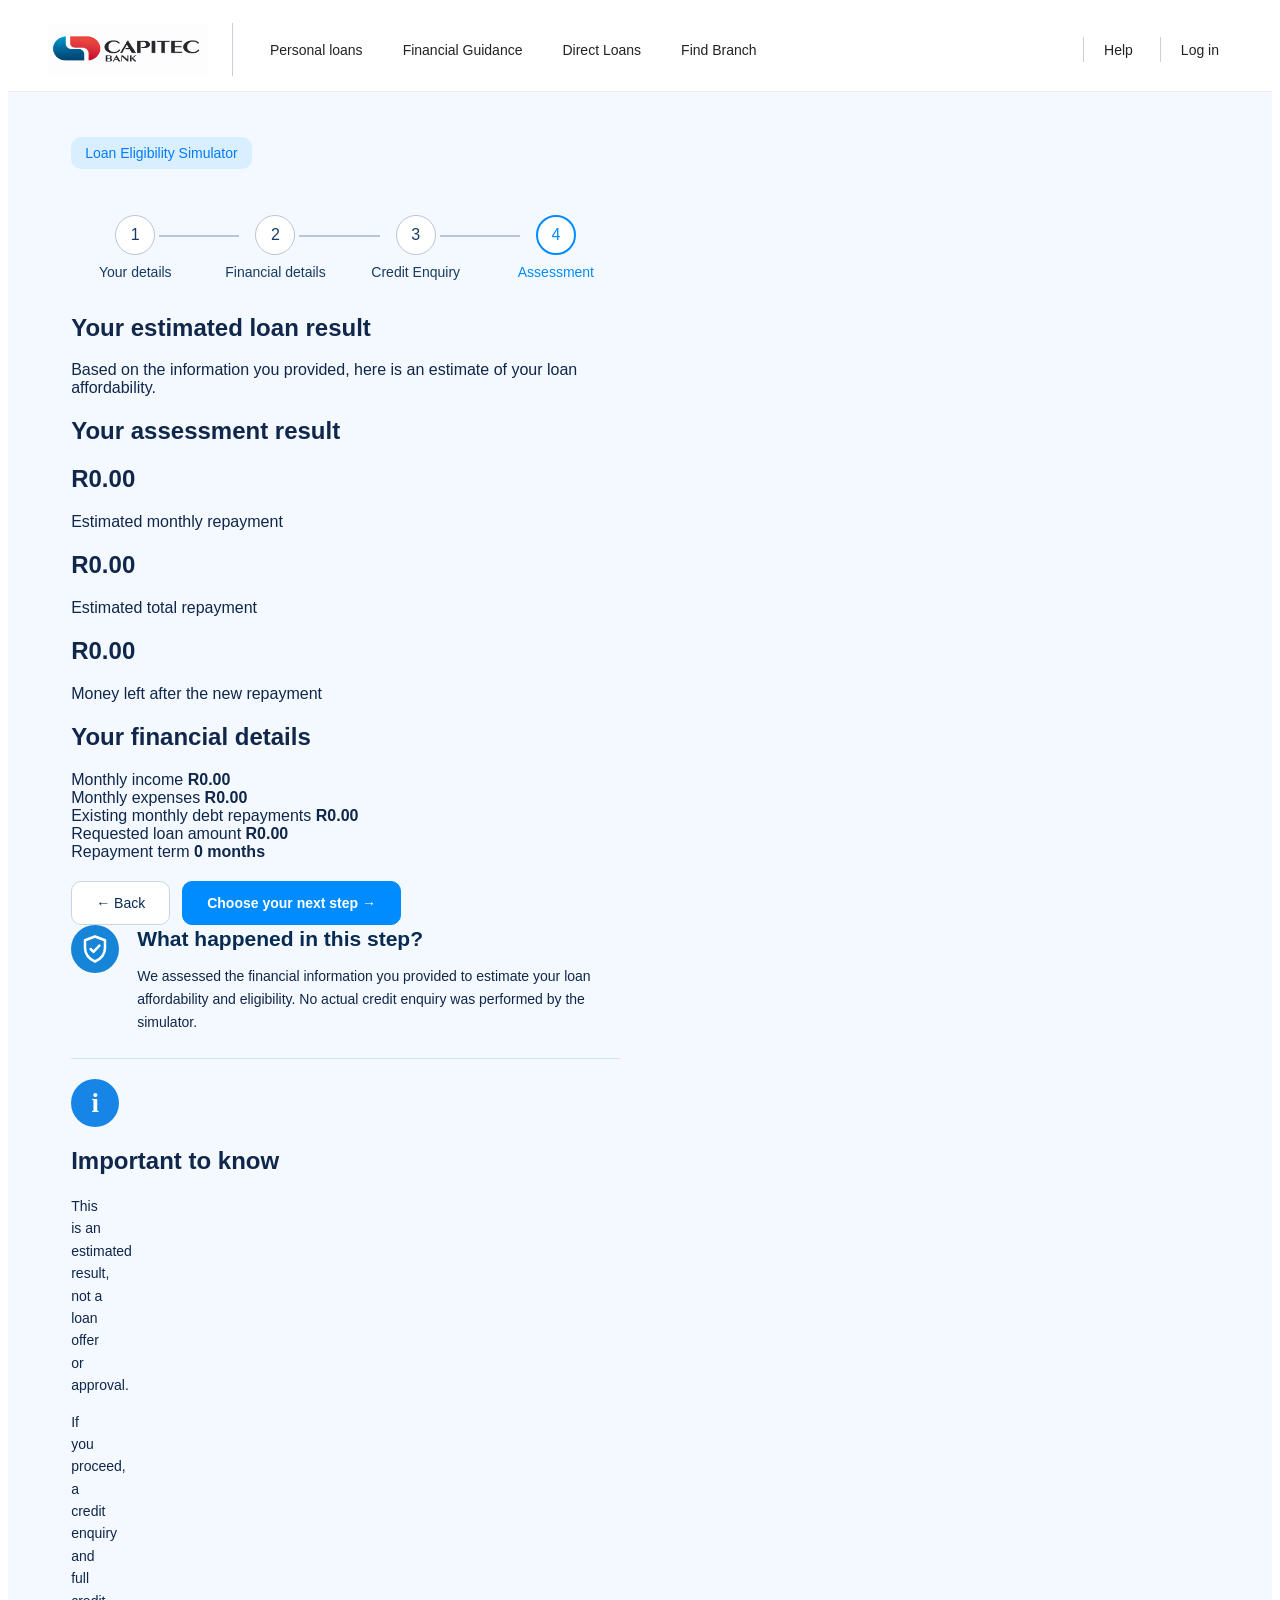
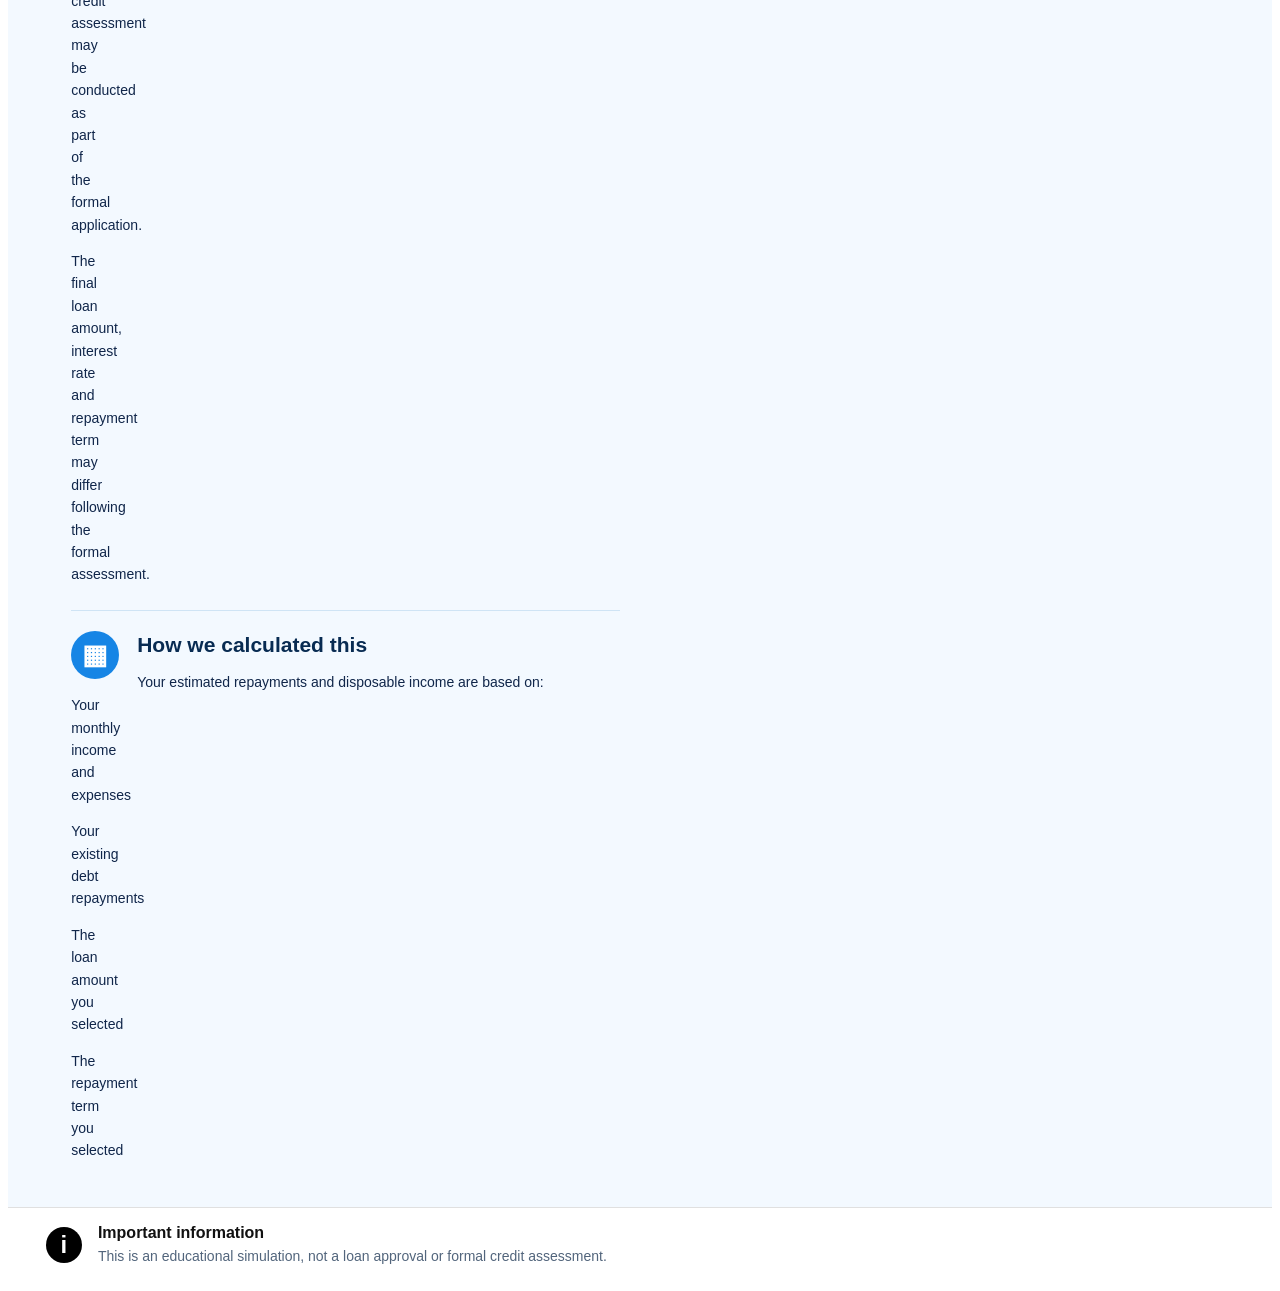
==== 03-Implementation/pages/Assessment-Result.html @ de2bd1d2 "Initial commit: Loan Eligibility Simulator" ====
<!DOCTYPE html>
<html lang="en">
<head>
    <meta charset="UTF-8">
    <meta name="viewport" content="width=device-width, initial-scale=1.0">
    <link rel="stylesheet" href="../CSS/Style.css">
    <title>Assessment Results</title>
</head>
<body>
    <header class="site-header">
        <a href="../index.html" class="logo">
            <img src="../images/CapitecBank.png" alt="Capitec Bank logo">
        </a>

        <nav class="main-nav">
            <a href="../index.html" class="personal-loan">Personal loans</a>
            <a href="Financial-Guidance.html">Financial Guidance</a>
            <a href="Direct-Loans.html">Direct Loans</a>
            <a href="Find-Branch.html">Find Branch</a>
            <a href="Help.html" class="help">Help</a>
            <a href="Login.html" class="login-link">Log in</a>
        </nav>
    </header>

    <main class="assessment-results">
        <div class="assessment-results-page">
            <section class="assessment-result-content">
                <p class="page-label">Loan Eligibility Simulator</p>

                <div class="progress-steps">
                    <div class="progress-step">
                        <span>1</span>
                        <p>Your details</p>
                    </div>

                    <div class="progress-step">
                        <span>2</span>
                        <p>Financial details</p>
                    </div>

                    <div class="progress-step">
                        <span>3</span>
                        <p>Credit Enquiry</p>
                    </div>

                    <div class="progress-step active">
                        <span>4</span>
                        <p>Assessment</p>
                    </div>
                </div>

                <h1>Your estimated loan result</h1>

                <p class="assessment-subtitle">
                    Based on the information you provided, here is an estimate of your loan affordability.
                </p>

                <div class="loan-result-message">
                    <h2 id="result-heading">Your assessment result</h2>
                    <p id="result-message"></p>
                </div>

                <div class="assessment-cards">
                    <section class="estimated-monthly-repayment">
                        <h2 id="monthly-repayment">R0.00</h2>
                        <p>Estimated monthly repayment</p>
                    </section>

                    <section class="estimated-total-repayment">
                        <h2 id="total-repayment">R0.00</h2>
                        <p>Estimated total repayment</p>
                    </section>

                    <section class="estimated-remaining-disposable-income">
                        <h2 id="remaining-income">R0.00</h2>
                        <p>Money left after the new repayment</p>
                    </section>

                    <section class="your-financial-details">
                        <h2>Your financial details</h2>

                        <div class="financial-detail-row">
                            <span>Monthly income</span>
                            <strong id="result-income">R0.00</strong>
                        </div>

                        <div class="financial-detail-row">
                            <span>Monthly expenses</span>
                            <strong id="result-expenses">R0.00</strong>
                        </div>

                        <div class="financial-detail-row">
                            <span>Existing monthly debt repayments</span>
                            <strong id="result-existing-debt">R0.00</strong>
                        </div>

                        <div class="financial-detail-row">
                            <span>Requested loan amount</span>
                            <strong id="result-loan-amount">R0.00</strong>
                        </div>

                        <div class="financial-detail-row">
                            <span>Repayment term</span>
                            <strong id="result-repayment-term">0 months</strong>
                        </div>
                    </section>
                </div>

                <div class="form-actions">
                    <a href="Financial-Details.html" class="secondary-button">← Back</a>
                    <button type="button" class="primary-button">
                        Choose your next step →
                    </button>
                </div>
            </section>

            <aside class="credit-notice">
                <div class="notice-heading">
                    <div class="shield-icon">
                        <svg viewBox="0 0 24 24" aria-hidden="true">
                            <path
                                d="M12 2 20 5v6c0 5-3.5 9-8 11-4.5-2-8-6-8-11V5l8-3Z"
                                fill="none"
                                stroke="currentColor"
                                stroke-width="2"
                                stroke-linejoin="round"
                            />
                            <path
                                d="m8.5 12 2.3 2.3 4.7-5"
                                fill="none"
                                stroke="currentColor"
                                stroke-width="2"
                                stroke-linecap="round"
                                stroke-linejoin="round"
                            />
                        </svg>
                    </div>

                    <div class="notice-copy">
                        <h2>What happened in this step?</h2>
                        <p>
                            We assessed the financial information you provided to estimate your loan affordability and eligibility. No actual credit enquiry was performed by the simulator.
                        </p>
                    </div>
                </div>

                <div class="notice-divider"></div>

                <div class="important-to-know">
                    <span class="information-icon-blue" aria-hidden="true">i</span>
                    <h2>Important to know</h2>
                </div>

                <ul class="notice-list">
                    <li>This is an estimated result, not a loan offer or approval.</li>
                    <li>If you proceed, a credit enquiry and full credit assessment may be conducted as part of the formal application.</li>
                    <li>The final loan amount, interest rate and repayment term may differ following the formal assessment.</li>
                </ul>

                <div class="notice-divider"></div>

                <div class="notice-heading">
                    <div class="information-icon-blue" aria-hidden="true">▦</div>
                    <div class="notice-copy">
                        <h2>How we calculated this</h2>
                        <p>Your estimated repayments and disposable income are based on:</p>
                    </div>
                </div>

                <ul class="notice-list">
                    <li>Your monthly income and expenses</li>
                    <li>Your existing debt repayments</li>
                    <li>The loan amount you selected</li>
                    <li>The repayment term you selected</li>
                </ul>
            </aside>
        </div>
    </main>

    <footer class="financial-footer">
        <div class="footer-info-icon" aria-hidden="true">i</div>
        <div class="financial-footer-content">
            <h2>Important information</h2>
            <p>
                This is an educational simulation, not a loan approval or formal credit assessment.
            </p>
        </div>
    </footer>

    <script src="../JavaScript/Assessment-Result.js"></script>
</body>
</html>
---- 03-Implementation/CSS/Style.css ----
.site-header {
    display: flex;
    align-items: center;
    background-color: white;
    padding: 15px 40px;
    border-bottom: 1px solid #eeeeee;
}

.logo {
    display: flex;
    align-items: center;
    flex-shrink: 0;
    padding-right: 24px;
    border-right: 1px solid #cbd0d8;
}

.logo img {
    display: block;
    width: 160px;
    height: auto;
}

.main-nav {
    display: flex;
    align-items: center;
    gap: 14px;
    flex: 1;
    margin-left: 24px;
}

.main-nav a {
    padding: 8px 12px;
    border: 1px solid transparent;
    border-radius: 20px;
    color: #222222;
    font-family: Arial, sans-serif;
    font-size: 14px;
    text-decoration: none;
    transition: all 0.3s ease;
}

.main-nav a:hover {
    background-color: #d9efff;
    border-color: #008cff;
    color: #222222;
}

.main-nav .help,
.main-nav .login-link {
    position: relative;
}

.main-nav .help {
    margin-left: auto;
}

.main-nav .login-link {
    margin-left: 8px;
}

.main-nav .help::before,
.main-nav .login-link::before {
    position: absolute;
    top: 10%;
    left: -9px;
    height: 80%;
    border-left: 1px solid #cbd0d8;
    content: "";
    pointer-events: none;
}

body > main:not(.financial-details-main):not(.credit-enquiry-notice-main) {
    display: grid;
    grid-template-columns: minmax(0, 1fr) minmax(0, 1fr);
    align-items: center;
    gap: 40px;
    padding: 45px 5%;
    background-color: #f3f9ff;
    color: #10264a;
    font-family: Arial, sans-serif;
    box-sizing: border-box;
}

.hero-content {
    min-width: 0;
}

.page-label {
    display: inline-block;
    margin: 0 0 18px;
    padding: 8px 14px;
    border-radius: 10px;
    background-color: #d9efff;
    color: #007bff;
    font-size: 14px;
}

.hero-content h1 {
    margin: 20px 0;
    font-size: 38px;
    line-height: 1.15;
}

.hero-content > p {
    line-height: 1.6;
}

.hero-content ul {
    margin: 24px 0;
    padding: 0;
    list-style: none;
}

.hero-content li {
    margin-bottom: 12px;
}

.primary-button {
    display: inline-flex;
    align-items: center;
    justify-content: center;
    padding: 14px 26px;
    border: 1px solid #087fff;
    border-radius: 10px;
    background-color: #087fff;
    color: white;
    font-family: inherit;
    font-size: 14px;
    font-weight: bold;
    text-decoration: none;
    cursor: pointer;
    transition: background-color 0.3s ease;
    box-sizing: border-box;
}

.primary-button:hover {
    background-color: #0067d9;
}

.preview-card {
    min-width: 0;
    padding: 30px;
    border: 1px solid #dceaf7;
    border-radius: 18px;
    background-color: white;
    box-shadow: 0 8px 24px rgba(20, 60, 100, 0.08);
}

.preview-card h2 {
    margin-bottom: 20px;
    font-size: 24px;
}

.preview-card p {
    margin: 12px 0;
    padding: 12px;
    border: 1px solid #dce3eb;
    border-radius: 8px;
    color: #65758b;
}

.site-footer {
    display: flex;
    align-items: center;
    gap: 16px;
    margin: 8px;
    padding: 12px 32px;
    border: 1px solid #e0e0e0;
    border-radius: 12px;
    background-color: white;
    font-family: Arial, sans-serif;
}

.information-icon {
    display: flex;
    align-items: center;
    justify-content: center;
    flex-shrink: 0;
    width: 32px;
    height: 32px;
    border-radius: 50%;
    background-color: #000000;
    color: white;
    font-family: Arial, sans-serif;
    font-size: 22px;
    font-weight: bold;
}

.footer-content h2 {
    margin: 0 0 4px;
    color: #111111;
    font-size: 16px;
}

.footer-content p {
    margin: 0;
    color: #52657c;
    font-size: 14px;
    line-height: 1.5;
}

.financial-details-main {
    display: block;
    width: 100%;
    min-height: 0;
    margin: 0;
    padding: 0;
    background-color: white;
    color: #10264a;
    font-family: Arial, sans-serif;
    box-sizing: border-box;
}

.financial-details-page {
    display: grid;
    grid-template-columns: minmax(0, 1.65fr) minmax(280px, 1fr);
    align-items: start;
    gap: 36px;
    width: 100%;
    max-width: 1400px;
    margin: 0 auto;
    padding: 16px 3% 28px;
    background-color: white;
    box-sizing: border-box;
}

.financial-form-section {
    min-width: 0;
    padding: 8px 0 16px;
    background-color: white;
    box-sizing: border-box;
}

.financial-details-main .page-label {
    display: inline-block;
    margin: 0 0 18px;
    padding: 8px 14px;
    border-radius: 12px;
    background-color: #d9efff;
    color: #008cff;
    font-size: 14px;
}

.progress-steps {
    display: flex;
    align-items: flex-start;
    justify-content: space-between;
    gap: 12px;
    width: 100%;
    margin: 28px 0 32px;
}

.progress-step {
    position: relative;
    display: flex;
    flex: 1 1 0;
    flex-direction: column;
    align-items: center;
    min-width: 0;
    text-align: center;
}

.progress-step:not(:last-child)::after {
    position: absolute;
    top: 20px;
    left: calc(50% + 24px);
    width: calc(100% - 48px);
    height: 2px;
    background-color: #b8c6d8;
    content: "";
}

.progress-step span {
    position: relative;
    z-index: 1;
    display: flex;
    align-items: center;
    justify-content: center;
    flex-shrink: 0;
    width: 40px;
    height: 40px;
    border: 1px solid #b8c6d8;
    border-radius: 50%;
    background-color: white;
    color: #163b63;
    font-size: 16px;
    box-sizing: border-box;
}

.progress-step.active span {
    border: 2px solid #008cff;
    color: #008cff;
}

.progress-step p {
    margin: 8px 0 0;
    color: #163b63;
    font-size: 14px;
    line-height: 1.3;
}

.progress-step.active p {
    color: #008cff;
}

.financial-form-section h1 {
    margin: 0 0 10px;
    color: #092b55;
    font-size: 26px;
    line-height: 1.25;
}

.form-description {
    margin: 0 0 22px;
    color: #405c7e;
    font-size: 14px;
    line-height: 1.5;
}

.financial-fields {
    display: grid;
    grid-template-columns: repeat(2, minmax(0, 1fr));
    gap: 14px;
}

.financial-fields .form-group {
    min-width: 0;
    padding: 12px;
    border: 1px solid #d2d7de;
    background-color: white;
    box-sizing: border-box;
}

.financial-details-main .form-group label {
    display: block;
    margin-bottom: 8px;
    color: #17324f;
    font-size: 13px;
    line-height: 1.4;
}

.input-with-currency {
    display: flex;
    width: 100%;
    min-width: 0;
    min-height: 38px;
    box-sizing: border-box;
}

.input-with-currency span {
    display: flex;
    align-items: center;
    justify-content: center;
    min-width: 38px;
    padding: 0 8px;
    background-color: #eeeeee;
    color: #17324f;
    box-sizing: border-box;
}

.input-with-currency input {
    flex: 1;
    width: 100%;
    min-width: 0;
    padding: 8px;
    border: 1px solid #cbd5e1;
    border-left: none;
    border-radius: 0;
    font-family: inherit;
    font-size: 13px;
    box-sizing: border-box;
}

.input-with-currency input:focus {
    outline: 2px solid #008cff;
    outline-offset: -2px;
}

.repayment-term-group {
    width: 100%;
    margin-top: 16px;
    padding: 12px;
    border: 1px solid #d2d7de;
    background-color: white;
    box-sizing: border-box;
}

.repayment-term-group select {
    width: 100%;
    min-height: 42px;
    padding: 8px;
    border: 1px solid #cbd5e1;
    background-color: white;
    font-family: inherit;
    font-size: 13px;
    box-sizing: border-box;
}

.repayment-term-group select:focus {
    outline: 2px solid #008cff;
    outline-offset: 1px;
}

.form-actions {
    display: flex;
    flex-direction: row;
    align-items: center;
    flex-wrap: wrap;
    gap: 12px;
    margin-top: 20px;
}

.secondary-button,
.form-actions .primary-button {
    display: inline-flex;
    align-items: center;
    justify-content: center;
    min-height: 44px;
    padding: 0 24px;
    border-radius: 10px;
    font-family: inherit;
    font-size: 14px;
    text-decoration: none;
    cursor: pointer;
    box-sizing: border-box;
}

.secondary-button {
    border: 1px solid #cbd5e1;
    background-color: white;
    color: #092b55;
}

.secondary-button:hover {
    background-color: #edf6ff;
}

.form-actions .primary-button {
    border: 1px solid #008cff;
    background-color: #008cff;
    color: white;
}

.form-actions .primary-button:hover {
    background-color: #0073d1;
}

.financial-details-page .credit-notice {
    align-self: stretch;
    width: 100%;
    min-width: 0;
    margin: 0;
    padding: 32px;
    border-radius: 12px;
    background-color: #eaf6ff;
    color: #24486e;
    line-height: 1.7;
    box-sizing: border-box;
}

.notice-heading {
    display: grid;
    grid-template-columns: 48px minmax(0, 1fr);
    align-items: start;
    gap: 18px;
}

.shield-icon {
    display: flex;
    align-items: center;
    justify-content: center;
    width: 48px;
    height: 48px;
    border-radius: 50%;
    background-color: #1685d8;
    color: white;
    box-sizing: border-box;
}

.shield-icon svg {
    width: 30px;
    height: 30px;
}

.notice-copy {
    min-width: 0;
}

.notice-copy h2,
.keep-in-mind-heading h2 {
    margin: 0;
    color: #082b52;
    font-family: Arial, sans-serif;
    font-size: 21px;
    font-weight: 700;
    line-height: 1.35;
}

.notice-copy p {
    margin: 12px 0 0;
    font-size: 14px;
    line-height: 1.65;
}

.notice-divider {
    margin: 24px 0 20px;
    border: none;
    border-top: 1px solid #cfe4f5;
}

.keep-in-mind-heading {
    display: grid;
    grid-template-columns: 48px minmax(0, 1fr);
    align-items: center;
    gap: 18px;
    margin: 0 0 18px;
}

.information-icon-blue {
    display: flex;
    align-items: center;
    justify-content: center;
    width: 48px;
    height: 48px;
    border-radius: 50%;
    background-color: #1685e5;
    color: white;
    font-family: Georgia, serif;
    font-size: 27px;
    font-weight: bold;
    box-sizing: border-box;
}

.notice-list {
    display: flex;
    flex-direction: column;
    gap: 14px;
    margin: 0;
    padding: 0;
    list-style: none;
}

.notice-list li {
    display: grid;
    grid-template-columns: 32px minmax(0, 1fr);
    align-items: start;
    gap: 14px;
    margin: 0;
    font-size: 14px;
    line-height: 1.6;
}

.check-icon {
    display: flex;
    align-items: center;
    justify-content: center;
    width: 32px;
    height: 32px;
    border-radius: 50%;
    background-color: #52799a;
    color: white;
    font-size: 18px;
    font-weight: bold;
    box-sizing: border-box;
}

.notice-illustration {
    position: relative;
    display: flex;
    align-items: center;
    justify-content: center;
    width: 150px;
    height: 100px;
    margin: 24px auto 0;
    border-radius: 50%;
    background: radial-gradient(circle, #dcefff 0%, #eaf6ff 72%);
}

.document-icon {
    position: relative;
    z-index: 1;
    display: flex;
    flex-direction: column;
    justify-content: center;
    gap: 7px;
    width: 60px;
    height: 72px;
    padding: 10px;
    border: 3px solid #5b8bb7;
    border-radius: 3px;
    background-color: #f8fcff;
    box-sizing: border-box;
    transform: translate(-8px, -3px);
}

.document-icon span {
    display: block;
    width: 100%;
    height: 3px;
    border-radius: 2px;
    background-color: #5b8bb7;
}

.illustration-shield {
    position: absolute;
    z-index: 2;
    right: 28px;
    bottom: 12px;
    display: flex;
    align-items: center;
    justify-content: center;
    width: 42px;
    height: 46px;
    border-radius: 45% 45% 50% 50%;
    background-color: #087fce;
    color: white;
}

.illustration-shield svg {
    width: 30px;
    height: 30px;
}

.financial-footer {
    display: flex;
    align-items: center;
    gap: 16px;
    width: 100%;
    margin: 0;
    padding: 16px 3%;
    border-top: 1px solid #e0e0e0;
    background-color: white;
    font-family: Arial, sans-serif;
    box-sizing: border-box;
}

.footer-info-icon {
    display: flex;
    align-items: center;
    justify-content: center;
    flex-shrink: 0;
    width: 36px;
    height: 36px;
    border-radius: 50%;
    background-color: #000000;
    color: white;
    font-size: 24px;
    font-weight: bold;
}

.financial-footer-content h2 {
    margin: 0 0 4px;
    color: #111111;
    font-size: 16px;
}

.financial-footer-content p {
    margin: 0;
    color: #52657c;
    font-size: 14px;
    line-height: 1.5;
}

.credit-enquiry-notice-main {
    display: block;
    width: 100%;
    min-height: 0;
    margin: 0;
    padding: 0;
    background-color: white;
    color: #10264a;
    font-family: Arial, sans-serif;
    box-sizing: border-box;
}

.credit-enquiry-notice-page {
    display: grid;
    grid-template-columns: minmax(0, 1.5fr) minmax(320px, 0.85fr);
    align-items: start;
    gap: 32px;
    width: 100%;
    max-width: 1200px;
    margin: 0 auto;
    padding: 32px 28px;
    box-sizing: border-box;
}

.credit-enquiry-content {
    width: 100%;
    min-width: 0;
    padding: 0;
    box-sizing: border-box;
}

.credit-enquiry-content .page-label {
    margin-bottom: 22px;
}

.credit-enquiry-content .progress-steps {
    display: flex;
    align-items: flex-start;
    justify-content: space-between;
    width: 100%;
    gap: 8px;
    margin: 28px 0 34px;
}

.credit-enquiry-content .progress-step {
    position: relative;
    display: flex;
    flex: 1 1 0;
    flex-direction: column;
    align-items: center;
    min-width: 0;
    text-align: center;
}

.credit-enquiry-content .progress-step p {
    max-width: 100%;
    margin: 8px 0 0;
    font-size: 12px;
    line-height: 1.3;
    overflow-wrap: normal;
    word-break: normal;
}

.credit-enquiry-content h1 {
    margin: 0 0 12px;
    color: #092b55;
    font-size: 28px;
    line-height: 1.2;
}

.credit-enquiry-description {
    margin: 0 0 20px;
    color: #405c7e;
    font-size: 14px;
    line-height: 1.6;
}

.credit-information-panel {
    display: grid;
    grid-template-columns: 30px minmax(0, 1fr);
    align-items: start;
    gap: 14px;
    width: 100%;
    margin: 0 0 16px;
    padding: 18px;
    border-radius: 12px;
    background-color: #d9efff;
    color: #10264a;
    box-sizing: border-box;
}

.credit-information-icon {
    display: flex;
    align-items: center;
    justify-content: center;
    width: 30px;
    height: 30px;
    border: 2px solid #008cff;
    color: #008cff;
    font-size: 22px;
    font-weight: bold;
    box-sizing: border-box;
}

.credit-information-content {
    min-width: 0;
}

.credit-information-content h2 {
    margin: 0 0 10px;
    color: #002f87;
    font-size: 17px;
}

.credit-information-content ul {
    margin: 0;
    padding-left: 20px;
}

.credit-information-content li {
    margin-bottom: 10px;
    font-size: 14px;
    line-height: 1.5;
}

.credit-information-content li:last-child {
    margin-bottom: 0;
}

.credit-acknowledgement {
    display: flex;
    align-items: flex-start;
    gap: 14px;
    width: 100%;
    margin: 0 0 16px;
    padding: 16px;
    background-color: #ff0000;
    color: #111111;
    font-size: 14px;
    font-weight: bold;
    line-height: 1.5;
    cursor: pointer;
    box-sizing: border-box;
}

.credit-acknowledgement input {
    flex-shrink: 0;
    width: 22px;
    height: 22px;
    margin: 2px 0 0;
    accent-color: #008cff;
    cursor: pointer;
}

.credit-enquiry-notice-page .form-actions {
    display: flex;
    flex-direction: row;
    align-items: center;
    flex-wrap: wrap;
    gap: 12px;
    margin-top: 0;
}

.credit-enquiry-notice-page .secondary-button,
.credit-enquiry-notice-page .form-actions .primary-button {
    min-height: 44px;
    padding: 0 24px;
}

.credit-enquiry-notice-page .credit-notice {
    display: block;
    width: 100%;
    min-width: 0;
    margin: 0;
    padding: 24px;
    border-radius: 14px;
    background-color: #eaf6ff;
    box-sizing: border-box;
}

.credit-enquiry-notice-page .notice-heading {
    display: grid;
    grid-template-columns: 48px minmax(0, 1fr);
    align-items: start;
    gap: 14px;
}

.credit-enquiry-notice-page .notice-copy h2,
.credit-enquiry-notice-page .keep-in-mind-heading h2 {
    font-size: 20px;
}

.credit-enquiry-notice-page .notice-copy p {
    font-size: 14px;
    line-height: 1.65;
}

.credit-enquiry-notice-page .notice-divider {
    margin: 20px 0;
}

.credit-enquiry-notice-page .keep-in-mind-heading {
    display: grid;
    grid-template-columns: 48px minmax(0, 1fr);
    align-items: center;
    gap: 14px;
    margin-bottom: 16px;
}

.credit-enquiry-notice-page .notice-list {
    gap: 14px;
    padding-left: 0;
}

.credit-enquiry-notice-page .notice-list li {
    grid-template-columns: 32px minmax(0, 1fr);
    gap: 12px;
    font-size: 13px;
}

.credit-enquiry-notice-page .notice-illustration {
    margin-top: 20px;
}

@media (max-width: 900px) {
    .site-header {
        padding: 12px 20px;
    }

    .logo img {
        width: 130px;
    }

    .main-nav {
        gap: 6px;
        margin-left: 14px;
    }

    .main-nav a {
        padding: 7px 8px;
        font-size: 12px;
    }

    .financial-details-page {
        gap: 20px;
    }

    .credit-enquiry-notice-page {
        grid-template-columns: minmax(0, 1.2fr) minmax(280px, 0.9fr);
        gap: 20px;
        padding: 24px 20px;
    }

    .credit-enquiry-notice-page .credit-notice {
        padding: 20px;
    }
}

@media (max-width: 760px) {
    .site-header {
        flex-wrap: wrap;
        padding: 12px 16px;
    }

    .logo {
        padding-right: 14px;
    }

    .logo img {
        width: 125px;
    }

    .main-nav {
        flex-wrap: wrap;
        gap: 6px;
        margin-left: 14px;
    }

    .main-nav a {
        padding: 7px 8px;
        font-size: 12px;
    }

    body > main:not(.financial-details-main):not(.credit-enquiry-notice-main) {
        grid-template-columns: minmax(0, 1fr);
        gap: 24px;
        padding: 28px 5%;
    }

    .hero-content h1 {
        font-size: 30px;
    }

    .financial-details-page {
        grid-template-columns: minmax(0, 1fr);
        align-items: start;
        gap: 20px;
        padding: 16px;
    }

    .financial-form-section h1 {
        font-size: 23px;
    }

    .credit-notice {
        height: auto;
    }

    .credit-enquiry-notice-page {
        grid-template-columns: minmax(0, 1fr);
        gap: 24px;
        padding: 24px 16px;
    }

    .credit-enquiry-content h1 {
        font-size: 24px;
    }

    .credit-enquiry-notice-page .credit-notice {
        padding: 20px;
    }
}

@media (max-width: 480px) {
    .financial-fields {
        grid-template-columns: minmax(0, 1fr);
    }

    .progress-steps {
        gap: 6px;
    }

    .progress-step:not(:last-child)::after {
        top: 16px;
        left: calc(50% + 19px);
        width: calc(100% - 38px);
    }

    .progress-step span {
        width: 34px;
        height: 34px;
        font-size: 14px;
    }

    .progress-step p {
        font-size: 11px;
    }

    .form-actions {
        flex-wrap: wrap;
    }

    .financial-details-page .credit-notice {
        padding: 20px;
    }

    .notice-heading,
    .keep-in-mind-heading {
        grid-template-columns: 40px minmax(0, 1fr);
        gap: 12px;
    }

    .shield-icon,
    .information-icon-blue {
        width: 40px;
        height: 40px;
    }

    .notice-copy h2,
    .keep-in-mind-heading h2 {
        font-size: 18px;
    }

    .notice-list {
        padding-left: 0;
    }

    .credit-enquiry-content .progress-steps {
        gap: 4px;
    }

    .credit-enquiry-content .progress-step p {
        font-size: 10px;
    }

    .credit-information-panel {
        padding: 14px;
    }

    .credit-acknowledgement {
        padding: 12px;
    }
}
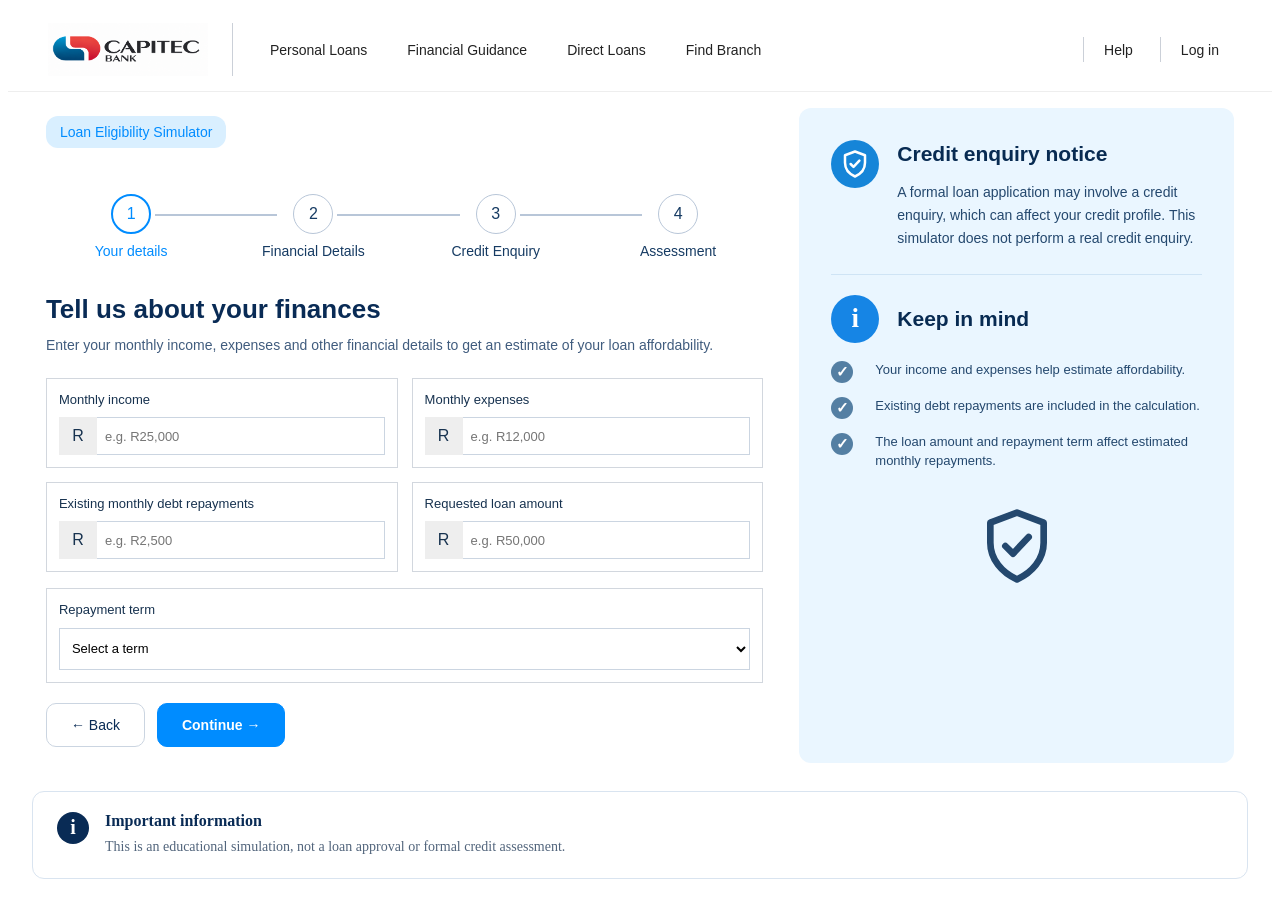
==== commit d536a479: "Updated financial guidance and ineligible result pages" ====
--- a/03-Implementation/pages/Assessment-Result.html
+++ b/03-Implementation/pages/Assessment-Result.html
@@ -188,6 +188,6 @@
         </div>
     </footer>
 
-    <script src="../JavaScript/Assessment-Result.js"></script>
+    <script src="../JavaScript/Assessment-Results.js"></script>
 </body>
 </html>
--- a/03-Implementation/CSS/Style.css
+++ b/03-Implementation/CSS/Style.css
@@ -70,7 +70,7 @@
     pointer-events: none;
 }
 
-body > main:not(.financial-details-main):not(.credit-enquiry-notice-main) {
+body > main:not(.financial-details-main):not(.credit-enquiry-notice-main):not(.assessment-results) {
     display: grid;
     grid-template-columns: minmax(0, 1fr) minmax(0, 1fr);
     align-items: center;
@@ -543,129 +543,44 @@
 
 .notice-list li {
     display: grid;
-    grid-template-columns: 32px minmax(0, 1fr);
+    grid-template-columns: 20px minmax(0, 1fr);
     align-items: start;
-    gap: 14px;
-    margin: 0;
+    gap: 10px;
+    color: #24486e;
     font-size: 14px;
     line-height: 1.6;
 }
 
-.check-icon {
-    display: flex;
-    align-items: center;
-    justify-content: center;
-    width: 32px;
-    height: 32px;
+.notice-list li::before {
+    display: block;
+    width: 7px;
+    height: 7px;
+    margin: 8px 0 0 5px;
     border-radius: 50%;
-    background-color: #52799a;
-    color: white;
-    font-size: 18px;
-    font-weight: bold;
-    box-sizing: border-box;
-}
-
-.notice-illustration {
-    position: relative;
-    display: flex;
-    align-items: center;
-    justify-content: center;
-    width: 150px;
-    height: 100px;
-    margin: 24px auto 0;
-    border-radius: 50%;
-    background: radial-gradient(circle, #dcefff 0%, #eaf6ff 72%);
-}
-
-.document-icon {
-    position: relative;
-    z-index: 1;
-    display: flex;
-    flex-direction: column;
-    justify-content: center;
-    gap: 7px;
-    width: 60px;
-    height: 72px;
-    padding: 10px;
-    border: 3px solid #5b8bb7;
-    border-radius: 3px;
-    background-color: #f8fcff;
-    box-sizing: border-box;
-    transform: translate(-8px, -3px);
-}
-
-.document-icon span {
-    display: block;
-    width: 100%;
-    height: 3px;
-    border-radius: 2px;
-    background-color: #5b8bb7;
-}
-
-.illustration-shield {
-    position: absolute;
-    z-index: 2;
-    right: 28px;
-    bottom: 12px;
-    display: flex;
-    align-items: center;
-    justify-content: center;
-    width: 42px;
-    height: 46px;
-    border-radius: 45% 45% 50% 50%;
-    background-color: #087fce;
-    color: white;
-}
-
-.illustration-shield svg {
-    width: 30px;
-    height: 30px;
-}
-
-.financial-footer {
-    display: flex;
-    align-items: center;
+    background-color: #1685e5;
+    content: "";
+}
+
+.keep-in-mind {
+    display: flex;
+    align-items: flex-start;
     gap: 16px;
-    width: 100%;
-    margin: 0;
-    padding: 16px 3%;
-    border-top: 1px solid #e0e0e0;
-    background-color: white;
-    font-family: Arial, sans-serif;
-    box-sizing: border-box;
-}
-
-.footer-info-icon {
-    display: flex;
-    align-items: center;
-    justify-content: center;
-    flex-shrink: 0;
-    width: 36px;
-    height: 36px;
-    border-radius: 50%;
-    background-color: #000000;
-    color: white;
-    font-size: 24px;
-    font-weight: bold;
-}
-
-.financial-footer-content h2 {
-    margin: 0 0 4px;
-    color: #111111;
-    font-size: 16px;
-}
-
-.financial-footer-content p {
-    margin: 0;
-    color: #52657c;
+    margin-top: 24px;
+    padding: 18px;
+    border-radius: 10px;
+    background-color: #d9efff;
+}
+
+.keep-in-mind p {
+    margin: 0;
+    color: #24486e;
     font-size: 14px;
-    line-height: 1.5;
+    line-height: 1.6;
 }
 
 .credit-enquiry-notice-main {
     display: block;
     width: 100%;
-    min-height: 0;
     margin: 0;
     padding: 0;
     background-color: white;
@@ -676,247 +591,138 @@
 
 .credit-enquiry-notice-page {
     display: grid;
-    grid-template-columns: minmax(0, 1.5fr) minmax(320px, 0.85fr);
+    grid-template-columns: minmax(0, 1.3fr) minmax(320px, 0.9fr);
     align-items: start;
-    gap: 32px;
-    width: 100%;
-    max-width: 1200px;
+    gap: 36px;
+    width: 100%;
+    max-width: 1400px;
     margin: 0 auto;
-    padding: 32px 28px;
+    padding: 24px 3% 36px;
+    background-color: white;
     box-sizing: border-box;
 }
 
 .credit-enquiry-content {
-    width: 100%;
-    min-width: 0;
-    padding: 0;
-    box-sizing: border-box;
-}
-
-.credit-enquiry-content .page-label {
-    margin-bottom: 22px;
-}
-
-.credit-enquiry-content .progress-steps {
-    display: flex;
-    align-items: flex-start;
-    justify-content: space-between;
-    width: 100%;
-    gap: 8px;
-    margin: 28px 0 34px;
-}
-
-.credit-enquiry-content .progress-step {
-    position: relative;
-    display: flex;
-    flex: 1 1 0;
-    flex-direction: column;
-    align-items: center;
-    min-width: 0;
-    text-align: center;
-}
-
-.credit-enquiry-content .progress-step p {
-    max-width: 100%;
-    margin: 8px 0 0;
-    font-size: 12px;
-    line-height: 1.3;
-    overflow-wrap: normal;
-    word-break: normal;
+    min-width: 0;
+    padding: 8px 0 16px;
+    background-color: white;
+    box-sizing: border-box;
 }
 
 .credit-enquiry-content h1 {
     margin: 0 0 12px;
     color: #092b55;
     font-size: 28px;
-    line-height: 1.2;
-}
-
-.credit-enquiry-description {
-    margin: 0 0 20px;
+    line-height: 1.3;
+}
+
+.credit-enquiry-content > p {
     color: #405c7e;
     font-size: 14px;
     line-height: 1.6;
 }
 
-.credit-information-panel {
-    display: grid;
-    grid-template-columns: 30px minmax(0, 1fr);
-    align-items: start;
-    gap: 14px;
-    width: 100%;
-    margin: 0 0 16px;
-    padding: 18px;
+.credit-enquiry-notice-page .credit-notice {
+    width: 100%;
+    min-width: 0;
+    padding: 28px;
     border-radius: 12px;
-    background-color: #d9efff;
-    color: #10264a;
-    box-sizing: border-box;
-}
-
-.credit-information-icon {
-    display: flex;
-    align-items: center;
-    justify-content: center;
-    width: 30px;
-    height: 30px;
-    border: 2px solid #008cff;
-    color: #008cff;
-    font-size: 22px;
-    font-weight: bold;
-    box-sizing: border-box;
-}
-
-.credit-information-content {
-    min-width: 0;
-}
-
-.credit-information-content h2 {
-    margin: 0 0 10px;
-    color: #002f87;
-    font-size: 17px;
-}
-
-.credit-information-content ul {
-    margin: 0;
-    padding-left: 20px;
-}
-
-.credit-information-content li {
-    margin-bottom: 10px;
-    font-size: 14px;
-    line-height: 1.5;
-}
-
-.credit-information-content li:last-child {
-    margin-bottom: 0;
-}
-
-.credit-acknowledgement {
-    display: flex;
-    align-items: flex-start;
-    gap: 14px;
-    width: 100%;
-    margin: 0 0 16px;
-    padding: 16px;
-    background-color: #ff0000;
-    color: #111111;
-    font-size: 14px;
-    font-weight: bold;
-    line-height: 1.5;
-    cursor: pointer;
-    box-sizing: border-box;
-}
-
-.credit-acknowledgement input {
-    flex-shrink: 0;
-    width: 22px;
-    height: 22px;
-    margin: 2px 0 0;
-    accent-color: #008cff;
-    cursor: pointer;
+    background-color: #eaf6ff;
+    color: #24486e;
+    box-sizing: border-box;
 }
 
 .credit-enquiry-notice-page .form-actions {
     display: flex;
-    flex-direction: row;
     align-items: center;
     flex-wrap: wrap;
     gap: 12px;
-    margin-top: 0;
-}
-
-.credit-enquiry-notice-page .secondary-button,
-.credit-enquiry-notice-page .form-actions .primary-button {
-    min-height: 44px;
-    padding: 0 24px;
-}
-
-.credit-enquiry-notice-page .credit-notice {
-    display: block;
-    width: 100%;
-    min-width: 0;
-    margin: 0;
-    padding: 24px;
-    border-radius: 14px;
-    background-color: #eaf6ff;
-    box-sizing: border-box;
-}
-
-.credit-enquiry-notice-page .notice-heading {
-    display: grid;
-    grid-template-columns: 48px minmax(0, 1fr);
-    align-items: start;
-    gap: 14px;
-}
-
-.credit-enquiry-notice-page .notice-copy h2,
-.credit-enquiry-notice-page .keep-in-mind-heading h2 {
+}
+
+.credit-enquiry-notice-page .checkbox-row {
+    display: flex;
+    align-items: flex-start;
+    gap: 12px;
+    margin-top: 24px;
+    padding: 16px;
+    border: 1px solid #d2d7de;
+    border-radius: 8px;
+    background-color: white;
+    color: #24486e;
+    line-height: 1.5;
+}
+
+.credit-enquiry-notice-page .checkbox-row input {
+    flex-shrink: 0;
+    width: 18px;
+    height: 18px;
+    margin-top: 2px;
+    accent-color: #008cff;
+}
+
+.credit-enquiry-notice-page .checkbox-row label {
+    min-width: 0;
+    font-size: 14px;
+}
+
+.financial-footer {
+    display: flex;
+    align-items: flex-start;
+    gap: 16px;
+    width: calc(100% - 48px);
+    margin: 0 24px 24px;
+    padding: 20px 24px;
+    border: 1px solid #d9e4f0;
+    border-radius: 12px;
+    background-color: #ffffff;
+    color: #24486e;
+    box-sizing: border-box;
+}
+
+.footer-info-icon {
+    display: flex;
+    align-items: center;
+    justify-content: center;
+    flex-shrink: 0;
+    width: 32px;
+    height: 32px;
+    border-radius: 50%;
+    background-color: #092b55;
+    color: white;
     font-size: 20px;
-}
-
-.credit-enquiry-notice-page .notice-copy p {
+    font-weight: bold;
+}
+
+.financial-footer-content h2 {
+    margin: 0 0 6px;
+    color: #092b55;
+    font-size: 16px;
+}
+
+.financial-footer-content p {
+    margin: 0;
+    color: #52657c;
     font-size: 14px;
-    line-height: 1.65;
-}
-
-.credit-enquiry-notice-page .notice-divider {
-    margin: 20px 0;
-}
-
-.credit-enquiry-notice-page .keep-in-mind-heading {
-    display: grid;
-    grid-template-columns: 48px minmax(0, 1fr);
-    align-items: center;
-    gap: 14px;
-    margin-bottom: 16px;
-}
-
-.credit-enquiry-notice-page .notice-list {
-    gap: 14px;
-    padding-left: 0;
-}
-
-.credit-enquiry-notice-page .notice-list li {
-    grid-template-columns: 32px minmax(0, 1fr);
-    gap: 12px;
-    font-size: 13px;
-}
-
-.credit-enquiry-notice-page .notice-illustration {
-    margin-top: 20px;
-}
-
-@media (max-width: 900px) {
-    .site-header {
-        padding: 12px 20px;
-    }
-
-    .logo img {
-        width: 130px;
-    }
-
-    .main-nav {
-        gap: 6px;
-        margin-left: 14px;
-    }
-
-    .main-nav a {
-        padding: 7px 8px;
-        font-size: 12px;
-    }
-
+    line-height: 1.6;
+}
+
+@media (max-width: 1100px) {
     .financial-details-page {
-        gap: 20px;
+        grid-template-columns: minmax(0, 1.2fr) minmax(280px, 0.9fr);
+        gap: 24px;
+    }
+
+    .financial-details-page .credit-notice {
+        padding: 24px;
     }
 
     .credit-enquiry-notice-page {
         grid-template-columns: minmax(0, 1.2fr) minmax(280px, 0.9fr);
-        gap: 20px;
-        padding: 24px 20px;
+        gap: 24px;
     }
 
     .credit-enquiry-notice-page .credit-notice {
-        padding: 20px;
+        padding: 24px;
     }
 }
 
@@ -945,7 +751,7 @@
         font-size: 12px;
     }
 
-    body > main:not(.financial-details-main):not(.credit-enquiry-notice-main) {
+    body > main:not(.financial-details-main):not(.credit-enquiry-notice-main):not(.assessment-results) {
         grid-template-columns: minmax(0, 1fr);
         gap: 24px;
         padding: 28px 5%;
@@ -999,59 +805,1764 @@
         left: calc(50% + 19px);
         width: calc(100% - 38px);
     }
-
-    .progress-step span {
-        width: 34px;
-        height: 34px;
-        font-size: 14px;
-    }
-
-    .progress-step p {
-        font-size: 11px;
-    }
-
-    .form-actions {
-        flex-wrap: wrap;
-    }
-
-    .financial-details-page .credit-notice {
+}
+
+main.assessment-results {
+    display: block;
+    width: 100%;
+    max-width: none;
+    min-height: 0;
+    margin: 0;
+    padding: 32px 4.5%;
+    background: #ffffff;
+    color: #10264a;
+    font-family: Arial, sans-serif;
+    font-size: 14px;
+    box-sizing: border-box;
+}
+
+main.assessment-results .assessment-results-page {
+    display: grid;
+    grid-template-columns: minmax(0, 1.8fr) minmax(320px, 1fr);
+    align-items: start;
+    gap: 32px;
+    width: 100%;
+    max-width: 1440px;
+    margin: 0 auto;
+    background: #ffffff;
+    box-sizing: border-box;
+}
+
+main.assessment-results .assessment-results-page > * {
+    min-width: 0;
+}
+
+main.assessment-results .assessment-result-content {
+    display: block;
+    width: 100%;
+    min-width: 0;
+    max-width: none;
+    margin: 0;
+    padding: 0;
+    background: #ffffff;
+    box-sizing: border-box;
+}
+
+main.assessment-results .page-label {
+    display: inline-flex;
+    align-items: center;
+    margin: 0 0 24px;
+    padding: 8px 16px;
+    border-radius: 24px;
+    background: #e0f1ff;
+    color: #008cff;
+    font-size: 14px;
+    line-height: 1.4;
+}
+
+main.assessment-results .progress-steps {
+    display: grid;
+    grid-template-columns: repeat(4, minmax(0, 1fr));
+    align-items: start;
+    gap: 8px;
+    width: 100%;
+    margin: 24px 0 32px;
+}
+
+main.assessment-results .progress-step {
+    position: relative;
+    display: flex;
+    flex: initial;
+    flex-direction: column;
+    align-items: center;
+    min-width: 0;
+    gap: 8px;
+    text-align: center;
+}
+
+main.assessment-results .progress-step:not(:last-child)::after {
+    position: absolute;
+    top: 19px;
+    left: calc(50% + 23px);
+    width: calc(100% - 38px);
+    height: 2px;
+    background: #b8c6d8;
+    content: "";
+}
+
+main.assessment-results .progress-step span {
+    position: relative;
+    z-index: 1;
+    display: flex;
+    align-items: center;
+    justify-content: center;
+    flex-shrink: 0;
+    width: 40px;
+    height: 40px;
+    border: 1px solid #cbd9e8;
+    border-radius: 50%;
+    background: #ffffff;
+    color: #163b63;
+    font-size: 16px;
+    box-sizing: border-box;
+}
+
+main.assessment-results .progress-step.active span {
+    border: 2px solid #008cff;
+    color: #008cff;
+}
+
+main.assessment-results .progress-step p {
+    margin: 0;
+    color: #163b63;
+    font-size: 12px;
+    line-height: 1.4;
+    overflow-wrap: normal;
+    word-break: normal;
+}
+
+main.assessment-results .assessment-result-content h1 {
+    width: 100%;
+    max-width: none;
+    margin: 0 0 12px;
+    color: #082b52;
+    font-size: 32px;
+    line-height: 1.25;
+    overflow-wrap: normal;
+    word-break: normal;
+}
+
+main.assessment-results .assessment-subtitle {
+    width: 100%;
+    max-width: none;
+    margin: 0 0 20px;
+    color: #526b86;
+    font-size: 14px;
+    line-height: 1.6;
+}
+
+main.assessment-results .loan-result-message {
+    width: 100%;
+    margin: 20px 0;
+    padding: 18px 20px;
+    border: 1px solid #c6eed5;
+    border-radius: 12px;
+    background: #e4f7eb;
+    color: #008f5a;
+    box-sizing: border-box;
+}
+
+main.assessment-results .loan-result-message h2 {
+    margin: 0;
+    color: #008f5a;
+    font-size: 21px;
+    line-height: 1.4;
+}
+
+main.assessment-results .loan-result-message p {
+    margin: 8px 0 0;
+    line-height: 1.5;
+}
+
+main.assessment-results .assessment-cards {
+    display: grid;
+    grid-template-columns: repeat(3, minmax(0, 1fr));
+    align-items: start;
+    gap: 12px;
+    width: 100%;
+    min-width: 0;
+    box-sizing: border-box;
+}
+
+main.assessment-results .assessment-cards > section {
+    min-width: 0;
+    max-width: none;
+    width: auto;
+    box-sizing: border-box;
+}
+
+main.assessment-results .estimated-monthly-repayment,
+main.assessment-results .estimated-total-repayment,
+main.assessment-results .estimated-remaining-disposable-income {
+    min-height: 100px;
+    padding: 16px;
+    border: 1px solid #d9e4f0;
+    border-radius: 12px;
+    background: #ffffff;
+}
+
+main.assessment-results .estimated-monthly-repayment h2,
+main.assessment-results .estimated-total-repayment h2,
+main.assessment-results .estimated-remaining-disposable-income h2 {
+    margin: 0 0 8px;
+    color: #082b52;
+    font-size: 20px;
+    line-height: 1.3;
+    overflow-wrap: normal;
+    word-break: normal;
+}
+
+main.assessment-results .estimated-monthly-repayment p,
+main.assessment-results .estimated-total-repayment p,
+main.assessment-results .estimated-remaining-disposable-income p {
+    margin: 0;
+    color: #526b86;
+    font-size: 13px;
+    line-height: 1.5;
+}
+
+main.assessment-results .assessment-cards .your-financial-details {
+    grid-column: 1 / -1;
+    width: 100%;
+    min-width: 0;
+    margin: 0;
+    padding: 20px;
+    border: 1px solid #d9e4f0;
+    border-radius: 12px;
+    background: #ffffff;
+    box-sizing: border-box;
+}
+
+main.assessment-results .your-financial-details h2 {
+    margin: 0 0 12px;
+    color: #082b52;
+    font-size: 21px;
+    line-height: 1.4;
+}
+
+main.assessment-results .financial-detail-row {
+    display: flex;
+    justify-content: space-between;
+    align-items: center;
+    gap: 20px;
+    width: 100%;
+    padding: 12px 0;
+    border-bottom: 1px solid #edf1f5;
+    box-sizing: border-box;
+}
+
+main.assessment-results .financial-detail-row:last-child {
+    border-bottom: 0;
+}
+
+main.assessment-results .financial-detail-row span {
+    flex: 1;
+    min-width: 0;
+    color: #526b86;
+    overflow-wrap: break-word;
+}
+
+main.assessment-results .financial-detail-row strong {
+    flex-shrink: 0;
+    color: #082b52;
+    text-align: right;
+    white-space: nowrap;
+}
+
+main.assessment-results .assessment-results-page > .credit-notice {
+    display: block;
+    align-self: start;
+    width: 100%;
+    min-width: 0;
+    max-width: none;
+    margin: 0;
+    padding: 28px;
+    border: 1px solid #d5e8f8;
+    border-radius: 16px;
+    background: #e4f3ff;
+    color: #24486e;
+    box-sizing: border-box;
+}
+
+main.assessment-results .credit-notice .notice-heading,
+main.assessment-results .credit-notice .important-to-know {
+    display: grid;
+    grid-template-columns: 48px minmax(0, 1fr);
+    align-items: start;
+    gap: 16px;
+    width: 100%;
+    min-width: 0;
+    box-sizing: border-box;
+}
+
+main.assessment-results .credit-notice .notice-copy {
+    width: 100%;
+    min-width: 0;
+}
+
+main.assessment-results .credit-notice .notice-copy h2,
+main.assessment-results .credit-notice .important-to-know h2 {
+    margin: 0 0 12px;
+    color: #082b52;
+    font-size: 20px;
+    line-height: 1.4;
+    overflow-wrap: normal;
+    word-break: normal;
+}
+
+main.assessment-results .credit-notice .notice-copy p {
+    width: 100%;
+    margin: 0;
+    color: #24486e;
+    font-size: 14px;
+    line-height: 1.65;
+    overflow-wrap: normal;
+    word-break: normal;
+}
+
+main.assessment-results .credit-notice .notice-divider {
+    width: 100%;
+    height: 1px;
+    margin: 24px 0;
+    border: 0;
+    background: #c9e1f5;
+}
+
+main.assessment-results .credit-notice .important-to-know {
+    align-items: center;
+}
+
+main.assessment-results .credit-notice .notice-list {
+    display: block;
+    width: 100%;
+    margin: 16px 0 0;
+    padding: 0 0 0 18px;
+    list-style: disc;
+    box-sizing: border-box;
+}
+
+main.assessment-results .credit-notice .notice-list li {
+    display: list-item;
+    width: auto;
+    margin: 0 0 12px;
+    padding: 0;
+    color: #24486e;
+    font-size: 14px;
+    line-height: 1.6;
+    overflow-wrap: normal;
+    word-break: normal;
+}
+
+main.assessment-results .credit-notice .notice-list li::before {
+    content: none;
+}
+
+main.assessment-results .credit-notice .notice-list li:last-child {
+    margin-bottom: 0;
+}
+
+main.assessment-results .credit-notice .shield-icon,
+main.assessment-results .credit-notice .information-icon-blue {
+    display: flex;
+    align-items: center;
+    justify-content: center;
+    width: 48px;
+    height: 48px;
+    min-width: 48px;
+    border-radius: 50%;
+    background: #0095ff;
+    color: #ffffff;
+    box-sizing: border-box;
+}
+
+main.assessment-results .credit-notice .shield-icon svg {
+    display: block;
+    width: 26px;
+    height: 26px;
+}
+
+main.assessment-results .credit-notice .information-icon-blue {
+    font-family: Georgia, serif;
+    font-size: 27px;
+    font-weight: 700;
+}
+
+main.assessment-results .form-actions {
+    display: flex;
+    flex-direction: row;
+    flex-wrap: wrap;
+    align-items: center;
+    gap: 12px;
+    margin-top: 20px;
+}
+
+main.assessment-results .form-actions .primary-button,
+main.assessment-results .form-actions .secondary-button {
+    width: auto;
+    max-width: 100%;
+    min-height: 44px;
+    white-space: normal;
+    box-sizing: border-box;
+}
+
+@media (max-width: 1000px) {
+    main.assessment-results {
+        padding: 28px 3%;
+    }
+
+    main.assessment-results .assessment-results-page {
+        grid-template-columns: minmax(0, 1.5fr) minmax(300px, 1fr);
+        gap: 24px;
+    }
+
+    main.assessment-results .assessment-results-page > .credit-notice {
+        padding: 22px;
+    }
+}
+
+@media (max-width: 760px) {
+    main.assessment-results .assessment-results-page {
+        grid-template-columns: minmax(0, 1fr);
+        gap: 24px;
+    }
+
+    main.assessment-results .assessment-results-page > .credit-notice {
+        width: 100%;
+    }
+}
+
+@media (max-width: 560px) {
+    main.assessment-results {
+        padding: 20px 16px;
+    }
+
+    main.assessment-results .assessment-result-content h1 {
+        font-size: 27px;
+    }
+
+    main.assessment-results .assessment-cards {
+        grid-template-columns: minmax(0, 1fr);
+    }
+
+    main.assessment-results .assessment-cards .your-financial-details {
+        grid-column: 1 / -1;
+    }
+
+    main.assessment-results .assessment-results-page > .credit-notice {
         padding: 20px;
     }
 
-    .notice-heading,
-    .keep-in-mind-heading {
+    main.assessment-results .credit-notice .notice-heading,
+    main.assessment-results .credit-notice .important-to-know {
         grid-template-columns: 40px minmax(0, 1fr);
         gap: 12px;
     }
 
-    .shield-icon,
-    .information-icon-blue {
+    main.assessment-results .credit-notice .shield-icon,
+    main.assessment-results .credit-notice .information-icon-blue {
         width: 40px;
         height: 40px;
-    }
-
-    .notice-copy h2,
-    .keep-in-mind-heading h2 {
-        font-size: 18px;
-    }
-
-    .notice-list {
-        padding-left: 0;
-    }
-
-    .credit-enquiry-content .progress-steps {
-        gap: 4px;
-    }
-
-    .credit-enquiry-content .progress-step p {
-        font-size: 10px;
-    }
-
-    .credit-information-panel {
+        min-width: 40px;
+    }
+
+    main.assessment-results .financial-detail-row {
+        gap: 12px;
+    }
+}
+.financial-details-page .notice-list,
+.credit-enquiry-notice-page .notice-list {
+    .financial-details-page .credit-notice .notice-list,
+.credit-enquiry-notice-page .credit-notice .notice-list {
+    display: flex;
+    flex-direction: column;
+    gap: 20px;
+    width: 100%;
+    margin: 20px 0 0;
+    padding: 0;
+    list-style: none;
+    box-sizing: border-box;
+}
+
+.financial-details-page .credit-notice .notice-list li,
+.credit-enquiry-notice-page .credit-notice .notice-list li {
+    display: flex;
+    align-items: flex-start;
+    gap: 12px;
+    width: 100%;
+    min-width: 0;
+    margin: 0;
+    padding: 0;
+    color: #24486e;
+    font-size: 14px;
+    line-height: 1.6;
+    white-space: normal;
+    overflow-wrap: normal;
+    word-break: normal;
+}
+
+.financial-details-page .credit-notice .notice-list li::before,
+.credit-enquiry-notice-page .credit-notice .notice-list li::before {
+    content: "✓";
+    display: flex;
+    align-items: center;
+    justify-content: center;
+    flex: 0 0 26px;
+    width: 26px;
+    height: 26px;
+    margin: 0;
+    border-radius: 50%;
+    background-color: #547fa3;
+    color: white;
+    font-size: 17px;
+    font-weight: bold;
+}
+}
+.financial-details-page .credit-notice .notice-list li,
+.credit-enquiry-notice-page .credit-notice .notice-list li {
+    display: flex;
+    align-items: flex-start;
+    gap: 12px;
+    width: 100%;
+    min-width: 0;
+    margin: 0;
+    padding: 0;
+    color: #24486e;
+    font-size: 14px;
+    line-height: 1.6;
+    white-space: normal;
+    overflow-wrap: normal;
+    word-break: normal;
+}
+
+.financial-details-page .credit-notice .notice-list li::before,
+.credit-enquiry-notice-page .credit-notice .notice-list li::before {
+    content: "✓";
+    display: flex;
+    align-items: center;
+    justify-content: center;
+    flex: 0 0 26px;
+    width: 26px;
+    height: 26px;
+    margin: 0;
+    border-radius: 50%;
+    background-color: #547fa3;
+    color: white;
+    font-size: 17px;
+    font-weight: bold;
+}.financial-details-page .credit-notice > img,
+.credit-enquiry-notice-page .credit-notice > img {
+    display: block;
+    width: 90px;
+    max-width: 100%;
+    height: auto;
+    margin: 24px auto 0;
+}
+
+.financial-details-page .credit-notice > svg,
+.credit-enquiry-notice-page .credit-notice > svg {
+    display: block;
+    width: 90px;
+    height: 90px;
+    margin: 24px auto 0;
+}
+
+.credit-enquiry-notice-page .credit-information-panel {
+    display: flex;
+    align-items: flex-start;
+    gap: 16px;
+    width: 100%;
+    margin: 20px 0;
+    padding: 20px;
+    border-radius: 12px;
+    background-color: #d9efff;
+    box-sizing: border-box;
+}
+
+.credit-enquiry-notice-page .credit-information-icon {
+    display: flex;
+    align-items: center;
+    justify-content: center;
+    flex: 0 0 28px;
+    width: 28px;
+    height: 28px;
+    border: 2px solid #008cff;
+    color: #008cff;
+    font-size: 20px;
+    font-weight: bold;
+    box-sizing: border-box;
+}
+
+.credit-enquiry-notice-page .credit-information-content {
+    flex: 1;
+    min-width: 0;
+}
+
+.credit-enquiry-notice-page .credit-information-content h2 {
+    margin: 0 0 12px;
+    color: #092b55;
+    font-size: 18px;
+    font-weight: bold;
+}
+
+.credit-enquiry-notice-page .credit-information-content ul {
+    margin: 0;
+    padding-left: 20px;
+}
+
+.credit-enquiry-notice-page .credit-information-content li {
+    margin-bottom: 8px;
+    color: #092b55;
+    font-size: 14px;
+    line-height: 1.5;
+}
+
+.credit-enquiry-notice-page .credit-acknowledgement {
+    display: flex;
+    align-items: center;
+    gap: 14px;
+    width: 100%;
+    margin: 16px 0;
+    padding: 16px;
+    background-color: #ff0000;
+    color: #000000;
+    font-size: 14px;
+    font-weight: bold;
+    box-sizing: border-box;
+}
+
+.credit-enquiry-notice-page .credit-acknowledgement input[type="checkbox"] {
+    flex: 0 0 20px;
+    width: 20px;
+    height: 20px;
+    margin: 0;
+    accent-color: #008cff;
+}
+
+.credit-enquiry-notice-page .credit-notice .notice-list {
+    display: flex;
+    flex-direction: column;
+    gap: 18px;
+    margin: 20px 0 0;
+    padding: 0;
+    list-style: none;
+}
+
+.credit-enquiry-notice-page .credit-notice .notice-list li {
+    display: flex;
+    align-items: flex-start;
+    gap: 12px;
+    width: 100%;
+    margin: 0;
+    padding: 0;
+    color: #24486e;
+    font-size: 14px;
+    line-height: 1.6;
+}
+
+.credit-enquiry-notice-page .credit-notice .notice-list li::before {
+    display: none;
+    content: none;
+}
+
+.credit-enquiry-notice-page .credit-notice .check-icon {
+    display: flex;
+    align-items: center;
+    justify-content: center;
+    flex: 0 0 26px;
+    width: 26px;
+    height: 26px;
+    margin: 0;
+    border-radius: 50%;
+    background-color: #547fa3;
+    color: white;
+    font-size: 17px;
+    font-weight: bold;
+}
+
+.credit-enquiry-notice-page .credit-notice .notice-list li > span:last-child {
+    flex: 1;
+    min-width: 0;
+}
+
+.credit-enquiry-notice-page .notice-illustration {
+    position: relative;
+    display: flex;
+    align-items: center;
+    justify-content: center;
+    width: 120px;
+    height: 110px;
+    margin: 28px auto 0;
+}
+
+.credit-enquiry-notice-page .document-icon {
+    position: relative;
+    display: flex;
+    flex-direction: column;
+    gap: 7px;
+    width: 62px;
+    height: 78px;
+    padding: 17px 10px;
+    border: 2px solid #547fa3;
+    background-color: #ffffff;
+    box-sizing: border-box;
+}
+
+.credit-enquiry-notice-page .document-icon span {
+    display: block;
+    width: 100%;
+    height: 2px;
+    background-color: #547fa3;
+}
+
+.credit-enquiry-notice-page .document-icon span:last-child {
+    width: 65%;
+}
+
+.credit-enquiry-notice-page .illustration-shield {
+    position: absolute;
+    right: 12px;
+    bottom: 10px;
+    display: flex;
+    align-items: center;
+    justify-content: center;
+    width: 42px;
+    height: 42px;
+    border: 3px solid #eaf6ff;
+    border-radius: 50%;
+    background-color: #008cff;
+    color: white;
+    box-sizing: border-box;
+}
+
+.credit-enquiry-notice-page .illustration-shield svg {
+    display: block;
+    width: 25px;
+    height: 25px;
+}
+
+@media (max-width: 760px) {
+    .credit-enquiry-notice-page .credit-information-panel {
+        padding: 16px;
+    }
+
+    .credit-enquiry-notice-page .credit-acknowledgement {
         padding: 14px;
     }
-
-    .credit-acknowledgement {
-        padding: 12px;
-    }
-}
+}
+.financial-details-page .credit-notice .notice-list li::before {
+    display: none;
+    content: none;
+}
+
+.financial-details-page .credit-notice .notice-list li {
+    display: flex;
+    align-items: flex-start;
+    gap: 12px;
+}
+
+.financial-details-page .credit-notice .check-icon {
+    display: flex;
+    align-items: center;
+    justify-content: center;
+    flex: 0 0 26px;
+    width: 26px;
+    height: 26px;
+    border-radius: 50%;
+    background-color: #547fa3;
+    color: white;
+    font-size: 17px;
+    font-weight: bold;
+}
+
+.financial-details-page .credit-notice .notice-illustration {
+    position: relative;
+    display: flex;
+    align-items: center;
+    justify-content: center;
+    width: 120px;
+    height: 110px;
+    margin: 28px auto 0;
+}
+
+.financial-details-page .credit-notice .notice-illustration svg {
+    width: 80px;
+    height: 80px;
+    max-width: 100%;
+}
+
+.financial-details-page .credit-notice .notice-list {
+    display: flex;
+    flex-direction: column;
+    gap: 14px;
+    margin: 12px 0 0;
+    padding: 0;
+    list-style: none;
+}
+
+.financial-details-page .credit-notice .notice-list li {
+    display: grid;
+    grid-template-columns: 26px minmax(0, 1fr);
+    column-gap: 18px;
+    align-items: start;
+    width: 100%;
+    margin: 0;
+    padding: 0;
+    font-size: 13px;
+    line-height: 1.5;
+}
+
+.financial-details-page .credit-notice .notice-list li::before {
+    display: none;
+    content: none;
+}
+
+.financial-details-page .credit-notice .check-icon {
+    display: flex;
+    align-items: center;
+    justify-content: center;
+    width: 22px;
+    height: 22px;
+    margin: 0;
+    border-radius: 50%;
+    background-color: #547fa3;
+    color: white;
+    font-size: 15px;
+    font-weight: bold;
+    box-sizing: border-box;
+}
+
+.financial-details-page .credit-notice .notice-list li > span:last-child {
+    min-width: 0;
+    margin: 0;
+    padding: 0;
+    font-size: 13px;
+    line-height: 1.45;
+}
+
+.financial-details-page .credit-notice .notice-illustration {
+    position: relative;
+    display: flex;
+    align-items: center;
+    justify-content: center;
+    width: 120px;
+    height: 110px;
+    margin: 24px auto 0;
+}
+
+.financial-details-page .credit-notice .notice-illustration svg {
+    width: 80px;
+    height: 80px;
+    max-width: 100%;
+}
+
+main.ineligible-results .assessment-results-page {
+    grid-template-columns: minmax(0, 1.65fr) minmax(300px, 1fr);
+    gap: 24px;
+    align-items: start;
+}
+
+main.ineligible-results .assessment-result-content h1 {
+    font-size: 27px;
+    margin-bottom: 4px;
+}
+
+main.ineligible-results .assessment-subtitle {
+    font-size: 13px;
+    margin-bottom: 12px;
+}
+
+main.ineligible-results .loan-result-message {
+    position: relative;
+    background-color: #fce7e9;
+    border: none;
+    border-radius: 14px;
+    padding: 18px 20px 18px 72px;
+    margin: 12px 0 16px;
+    color: #343434;
+}
+
+main.ineligible-results .loan-result-message::before {
+    content: "×";
+    position: absolute;
+    left: 16px;
+    top: 18px;
+    display: flex;
+    align-items: center;
+    justify-content: center;
+    width: 42px;
+    height: 42px;
+    border: 3px solid #ff202b;
+    border-radius: 50%;
+    color: #ff202b;
+    font-size: 36px;
+    font-weight: 400;
+    line-height: 1;
+}
+
+main.ineligible-results .loan-result-message h2 {
+    color: #ed3343;
+    font-size: 20px;
+    margin: 0 0 8px;
+}
+
+main.ineligible-results .loan-result-message p {
+    color: #343434;
+    font-size: 13px;
+    line-height: 1.5;
+}
+
+main.ineligible-results .assessment-result-content > h2 {
+    font-size: 19px;
+    color: #222;
+    margin: 14px 0 5px;
+}
+
+main.ineligible-results .assessment-result-content > p:not(.page-label):not(.assessment-subtitle) {
+    font-size: 13px;
+    line-height: 1.5;
+    color: #444;
+    margin: 0 0 14px;
+}
+
+main.ineligible-results .assessment-cards {
+    display: flex;
+    flex-direction: column;
+    gap: 10px;
+    margin: 12px 0;
+}
+
+main.ineligible-results .assessment-cards > section {
+    position: relative;
+    width: 100%;
+    min-height: 68px;
+    padding: 14px 42px 14px 58px;
+    background-color: #ffffff;
+    border: 1px solid #aeb4bb;
+    border-radius: 12px;
+    box-sizing: border-box;
+}
+
+main.ineligible-results .assessment-cards > section h3 {
+    color: #222;
+    font-size: 15px;
+    margin: 0 0 4px;
+}
+
+main.ineligible-results .assessment-cards > section p {
+    color: #52657c;
+    font-size: 12px;
+    line-height: 1.45;
+    margin: 0;
+}
+
+main.ineligible-results .existing-debt-commitments::before {
+    content: "▤";
+}
+
+main.ineligible-results .credit-score-or-credit-report::before {
+    content: "◉";
+}
+
+main.ineligible-results .affordability-concerns::before {
+    content: "▣";
+}
+
+main.ineligible-results .assessment-cards > section::before {
+    position: absolute;
+    left: 17px;
+    top: 20px;
+    color: #008cff;
+    font-size: 23px;
+}
+
+main.ineligible-results .assessment-cards > section::after {
+    content: "▾";
+    position: absolute;
+    right: 16px;
+    top: 22px;
+    color: #008cff;
+    font-size: 20px;
+}
+
+main.ineligible-results .form-actions {
+    display: flex;
+    align-items: center;
+    gap: 10px;
+    margin-top: 14px;
+}
+
+main.ineligible-results .form-actions .secondary-button {
+    min-width: 120px;
+    border-radius: 10px;
+}
+
+main.ineligible-results .form-actions .primary-button {
+    background-color: #008cff;
+    border-color: #008cff;
+    border-radius: 10px;
+}
+
+main.ineligible-results .credit-notice {
+    background-color: #e4f3ff;
+    border: none;
+    border-radius: 4px;
+    padding: 20px;
+}
+
+main.ineligible-results .credit-notice .notice-heading,
+main.ineligible-results .credit-notice .important-to-know {
+    display: grid;
+    grid-template-columns: 48px minmax(0, 1fr);
+    gap: 16px;
+    align-items: start;
+}
+
+main.ineligible-results .credit-notice .notice-copy h2,
+main.ineligible-results .credit-notice .important-to-know h2 {
+    color: #092b55;
+    font-size: 18px;
+    margin: 0 0 10px;
+}
+
+main.ineligible-results .credit-notice .notice-copy p {
+    color: #526b86;
+    font-size: 13px;
+    line-height: 1.6;
+}
+
+main.ineligible-results .credit-notice .notice-divider {
+    margin: 20px 0;
+    border: none;
+    border-top: 1px solid #c6deef;
+}
+
+main.ineligible-results .credit-notice .notice-list {
+    display: flex;
+    flex-direction: column;
+    gap: 12px;
+    margin: 14px 0 0;
+    padding-left: 20px;
+    list-style: disc;
+}
+
+main.ineligible-results .credit-notice .notice-list li {
+    display: list-item;
+    color: #526b86;
+    font-size: 13px;
+    line-height: 1.5;
+    margin: 0;
+    padding: 0;
+}
+
+main.ineligible-results .credit-notice .notice-list li::before {
+    display: none;
+    content: none;
+}
+
+@media (max-width: 760px) {
+    main.ineligible-results .assessment-results-page {
+        grid-template-columns: minmax(0, 1fr);
+        gap: 24px;
+    }
+
+    main.ineligible-results .loan-result-message {
+        padding-left: 65px;
+    }
+
+    main.ineligible-results .form-actions {
+        flex-wrap: wrap;
+    }
+}
+
+main.ineligible-results .credit-notice .notice-heading,
+main.ineligible-results .credit-notice .important-to-know {
+    display: grid;
+    grid-template-columns: 42px minmax(0, 1fr);
+    column-gap: 12px;
+    align-items: center;
+}
+
+main.ineligible-results .credit-notice .notice-copy {
+    display: flex;
+    flex-direction: column;
+    align-items: flex-start;
+    text-align: left;
+}
+
+main.ineligible-results .credit-notice .notice-copy h2,
+main.ineligible-results .credit-notice .important-to-know h2 {
+    margin: 0 0 8px;
+    text-align: left;
+    line-height: 1.4;
+}
+
+main.ineligible-results .credit-notice .notice-copy p {
+    margin: 0;
+    text-align: left;
+    line-height: 1.6;
+}
+
+main.ineligible-results .credit-notice .notice-list {
+    margin: 12px 0 0 54px;
+    padding-left: 16px;
+    text-align: left;
+}
+
+main.ineligible-results .credit-notice .book-icon,
+main.ineligible-results .credit-notice .shield-icon,
+main.ineligible-results .credit-notice .information-icon-blue {
+    width: 42px;
+    height: 42px;
+    flex-shrink: 0;
+}
+
+main.ineligible-results .credit-notice .book-icon {
+    display: flex;
+    align-items: center;
+    justify-content: center;
+    background-color: #2d91ff;
+    color: white;
+    border-radius: 50%;
+}
+
+main.ineligible-results .credit-notice .book-icon svg {
+    width: 25px;
+    height: 25px;
+}
+
+main.ineligible-results .assessment-results-page {
+    display: grid;
+    grid-template-columns: minmax(0, 1.65fr) minmax(300px, 1fr);
+    gap: 24px;
+    align-items: stretch;
+}
+
+main.ineligible-results .credit-notice {
+    display: flex;
+    flex-direction: column;
+    justify-content: space-between;
+    align-self: stretch;
+    height: 100%;
+    box-sizing: border-box;
+    padding: 28px 22px;
+    background-color: #e4f3ff;
+    border-radius: 12px;
+}
+
+main.ineligible-results .credit-notice .notice-heading,
+main.ineligible-results .credit-notice .important-to-know {
+    display: grid;
+    grid-template-columns: 42px minmax(0, 1fr);
+    column-gap: 12px;
+    align-items: start;
+}
+
+main.ineligible-results .credit-notice .notice-copy h2,
+main.ineligible-results .credit-notice .important-to-know h2 {
+    margin: 0 0 10px;
+    line-height: 1.4;
+}
+
+main.ineligible-results .credit-notice .notice-copy p {
+    margin: 0;
+    line-height: 1.7;
+}
+
+main.ineligible-results .credit-notice .notice-list {
+    margin: 14px 0 18px 54px;
+    padding-left: 16px;
+    display: flex;
+    flex-direction: column;
+    gap: 16px;
+}
+
+main.ineligible-results .credit-notice .notice-list li {
+    line-height: 1.7;
+}
+
+main.ineligible-results .credit-notice .notice-divider {
+    width: 100%;
+    margin: 20px 0;
+    border-top: 1px solid #c6deef;
+}
+
+@media (max-width: 760px) {
+    main.ineligible-results .assessment-results-page {
+        grid-template-columns: 1fr;
+    }
+
+    main.ineligible-results .credit-notice {
+        height: auto;
+        gap: 14px;
+    }
+}
+
+main.ineligible-results .credit-notice {
+    display: flex;
+    flex-direction: column;
+    justify-content: flex-start;
+    gap: 0;
+    padding: 28px 24px;
+}
+
+main.ineligible-results .credit-notice .notice-heading {
+    margin-bottom: 12px;
+}
+
+main.ineligible-results .credit-notice .notice-copy h2 {
+    margin-bottom: 14px;
+}
+
+main.ineligible-results .credit-notice .notice-copy p {
+    line-height: 1.8;
+}
+
+main.ineligible-results .credit-notice .important-to-know {
+    margin: 12px 0 16px;
+}
+
+main.ineligible-results .credit-notice .notice-list {
+    margin-top: 12px;
+    margin-bottom: 18px;
+    gap: 18px;
+}
+
+main.ineligible-results .credit-notice .notice-divider {
+    margin: 24px 0;
+}
+
+main.ineligible-results .credit-notice .notice-list li {
+    line-height: 1.8;
+}
+main.ineligible-results .progress-step.active p {
+    color: #2d91ff;
+    font-weight: 600;
+}
+
+main.ineligible-results .existing-debt-commitments::before,
+main.ineligible-results .credit-score-or-credit-report::before,
+main.ineligible-results .affordability-concerns::before {
+    content: none;
+}
+
+main.ineligible-results .assessment-cards .card-icon {
+    position: absolute;
+    left: 15px;
+    top: 50%;
+    transform: translateY(-50%);
+    width: 24px;
+    height: 24px;
+    display: flex;
+    align-items: center;
+    justify-content: center;
+    color: #2d91ff;
+}
+
+main.ineligible-results .assessment-cards .card-icon svg {
+    width: 22px;
+    height: 22px;
+}
+
+main.ineligible-results .assessment-cards .debt-icon {
+    color: #555555;
+}
+
+main.ineligible-results .assessment-cards .guidance-card-link {
+    display: block;
+    width: 100%;
+    text-decoration: none;
+    color: inherit;
+}
+
+main.ineligible-results .assessment-cards .guidance-card-link section {
+    position: relative;
+    width: 100%;
+    min-height: 68px;
+    padding: 14px 42px 14px 58px;
+    background-color: #ffffff;
+    border: 1px solid #aeb4bb;
+    border-radius: 12px;
+    box-sizing: border-box;
+    cursor: pointer;
+}
+
+main.ineligible-results .assessment-cards .guidance-card-link section::after {
+    content: "▾";
+    position: absolute;
+    right: 16px;
+    top: 22px;
+    color: #008cff;
+    font-size: 20px;
+}
+
+main.ineligible-results .assessment-cards .guidance-card-link:hover section {
+    border-color: #2d91ff;
+    background-color: #f5faff;
+}
+
+main.ineligible-results .assessment-cards .guidance-card-link:focus-visible {
+    outline: 2px solid #2d91ff;
+    outline-offset: 3px;
+    border-radius: 12px;
+}
+
+main.financial-guidance .assessment-results-page {
+    display: grid;
+    grid-template-columns: minmax(0, 1.65fr) minmax(300px, 1fr);
+    gap: 24px;
+    align-items: stretch;
+}
+
+main.financial-guidance .assessment-result-content {
+    min-width: 0;
+}
+
+main.financial-guidance .assessment-result-content h1 {
+    font-size: 27px;
+    margin: 12px 0 6px;
+}
+
+main.financial-guidance .assessment-subtitle {
+    font-size: 13px;
+    line-height: 1.5;
+    margin-bottom: 24px;
+}
+
+main.financial-guidance .assessment-cards {
+    display: flex;
+    flex-direction: column;
+    gap: 10px;
+    margin: 0;
+}
+
+main.financial-guidance .assessment-cards > section {
+    position: relative;
+    display: flex;
+    flex-direction: column;
+    justify-content: center;
+    width: 100%;
+    min-width: 0;
+    min-height: 76px;
+    box-sizing: border-box;
+    padding: 14px 42px 14px 62px;
+    background-color: #ffffff;
+    border: 1px solid #aeb4bb;
+    border-radius: 12px;
+}
+
+main.financial-guidance .assessment-cards > section h2 {
+    font-size: 15px;
+    line-height: 1.4;
+    color: #222222;
+    margin: 0 0 4px;
+}
+
+main.financial-guidance .assessment-cards > section p {
+    font-size: 12px;
+    line-height: 1.5;
+    color: #52657c;
+    margin: 0;
+}
+
+main.financial-guidance .assessment-cards .card-icon {
+    position: absolute;
+    left: 16px;
+    top: 50%;
+    transform: translateY(-50%);
+    display: flex;
+    align-items: center;
+    justify-content: center;
+    width: 28px;
+    height: 28px;
+    color: #2d91ff;
+}
+
+main.financial-guidance .assessment-cards .card-icon svg {
+    display: block;
+    width: 24px;
+    height: 24px;
+    max-width: 100%;
+    max-height: 100%;
+}
+
+main.financial-guidance .assessment-cards .debt-icon {
+    color: #555555;
+}
+
+main.financial-guidance .assessment-cards > section::before {
+    content: none;
+}
+
+main.financial-guidance .assessment-cards > section::after {
+    content: "▾";
+    position: absolute;
+    right: 16px;
+    top: 50%;
+    transform: translateY(-50%);
+    color: #008cff;
+    font-size: 20px;
+}
+
+main.financial-guidance .form-actions {
+    display: flex;
+    margin-top: 16px;
+}
+
+main.financial-guidance .form-actions .secondary-button {
+    min-width: 120px;
+    border-radius: 10px;
+}
+
+main.financial-guidance .credit-notice {
+    display: flex;
+    flex-direction: column;
+    justify-content: space-between;
+    align-self: stretch;
+    box-sizing: border-box;
+    padding: 24px;
+    background-color: #e4f3ff;
+    border-radius: 12px;
+}
+
+main.financial-guidance .credit-notice .notice-heading,
+main.financial-guidance .credit-notice .important-to-know {
+    display: grid;
+    grid-template-columns: 42px minmax(0, 1fr);
+    column-gap: 12px;
+    align-items: start;
+}
+
+main.financial-guidance .credit-notice .notice-copy h2,
+main.financial-guidance .credit-notice .important-to-know h2 {
+    font-size: 18px;
+    line-height: 1.4;
+    color: #092b55;
+    margin: 0 0 10px;
+}
+
+main.financial-guidance .credit-notice .notice-copy p {
+    font-size: 13px;
+    line-height: 1.7;
+    margin: 0;
+}
+
+main.financial-guidance .credit-notice .notice-list {
+    display: flex;
+    flex-direction: column;
+    gap: 12px;
+    margin: 12px 0 16px 54px;
+    padding-left: 16px;
+    list-style: disc;
+}
+
+main.financial-guidance .credit-notice .notice-list li {
+    display: list-item;
+    font-size: 13px;
+    line-height: 1.6;
+    margin: 0;
+    padding: 0;
+}
+
+main.financial-guidance .credit-notice .notice-list li::before {
+    display: none;
+    content: none;
+}
+
+main.financial-guidance .credit-notice .notice-divider {
+    width: 100%;
+    margin: 18px 0;
+    border-top: 1px solid #c6deef;
+}
+
+main.financial-guidance .credit-notice .book-icon {
+    display: flex;
+    align-items: center;
+    justify-content: center;
+    width: 42px;
+    height: 42px;
+    background-color: #2d91ff;
+    color: #ffffff;
+    border-radius: 50%;
+}
+
+main.financial-guidance .credit-notice .book-icon svg {
+    width: 25px;
+    height: 25px;
+}
+
+@media (max-width: 760px) {
+    main.financial-guidance .assessment-results-page {
+        grid-template-columns: 1fr;
+    }
+
+    main.financial-guidance .credit-notice {
+        gap: 12px;
+    }
+}
+
+main.ineligible-results .assessment-cards > section,
+main.ineligible-results .assessment-cards .guidance-card-link > section {
+    position: relative;
+    width: 100%;
+    height: 68px;
+    min-height: 68px;
+    padding: 12px 42px 12px 58px;
+    box-sizing: border-box;
+    display: flex;
+    flex-direction: column;
+    justify-content: center;
+    margin: 0;
+}
+
+main.ineligible-results .assessment-cards .guidance-card-link {
+    display: block;
+    width: 100%;
+    text-decoration: none;
+    color: inherit;
+}
+
+main.ineligible-results .assessment-cards > section h3,
+main.ineligible-results .assessment-cards .guidance-card-link h3 {
+    margin: 0 0 4px;
+    font-size: 15px;
+}
+
+main.ineligible-results .assessment-cards > section p,
+main.ineligible-results .assessment-cards .guidance-card-link p {
+    margin: 0;
+    font-size: 12px;
+    line-height: 1.4;
+}
+
+main.financial-guidance .assessment-cards {
+    display: flex;
+    flex-direction: column;
+    gap: 10px;
+}
+
+main.financial-guidance .guidance-card {
+    display: block;
+    width: 100%;
+    border: 1px solid #aeb4bb;
+    border-radius: 12px;
+    background-color: #ffffff;
+    overflow: hidden;
+    box-sizing: border-box;
+}
+
+main.financial-guidance .guidance-card summary {
+    display: flex;
+    align-items: center;
+    gap: 14px;
+    min-height: 76px;
+    padding: 14px 18px;
+    box-sizing: border-box;
+    cursor: pointer;
+    list-style: none;
+}
+
+main.financial-guidance .guidance-card summary::-webkit-details-marker {
+    display: none;
+}
+
+main.financial-guidance .guidance-card .card-icon {
+    position: static;
+    transform: none;
+    flex: 0 0 30px;
+    width: 30px;
+    height: 30px;
+    display: flex;
+    align-items: center;
+    justify-content: center;
+    font-size: 23px;
+    color: #2d91ff;
+}
+
+main.financial-guidance .guidance-card .debt-icon {
+    color: #555555;
+}
+
+main.financial-guidance .guidance-card .card-text {
+    display: flex;
+    flex-direction: column;
+    flex: 1;
+    min-width: 0;
+    gap: 5px;
+}
+
+main.financial-guidance .guidance-card .card-text strong {
+    font-size: 15px;
+    color: #092b55;
+    line-height: 1.4;
+}
+
+main.financial-guidance .guidance-card .card-text small {
+    font-size: 12px;
+    color: #52657c;
+    line-height: 1.5;
+}
+
+main.financial-guidance .guidance-card .card-arrow {
+    flex-shrink: 0;
+    color: #008cff;
+    font-size: 20px;
+    transition: transform 0.2s ease;
+}
+
+main.financial-guidance .guidance-card[open] .card-arrow {
+    transform: rotate(180deg);
+}
+
+main.financial-guidance .guidance-card[open] {
+    border-color: #2d91ff;
+}
+
+main.financial-guidance .guidance-card .guidance-details {
+    padding: 18px 24px 22px 62px;
+    border-top: 1px solid #d9e6f2;
+    background-color: #f7fbff;
+}
+
+main.financial-guidance .guidance-details h3 {
+    margin: 0 0 12px;
+    font-size: 16px;
+    color: #092b55;
+}
+
+main.financial-guidance .guidance-details p,
+main.financial-guidance .guidance-details li {
+    font-size: 13px;
+    line-height: 1.7;
+    color: #52657c;
+}
+
+main.financial-guidance .guidance-details p {
+    margin: 0 0 12px;
+}
+
+main.financial-guidance .guidance-details ul {
+    padding-left: 20px;
+    margin: 10px 0;
+    list-style: disc;
+}
+
+main.financial-guidance .guidance-details li {
+    display: list-item;
+    margin-bottom: 8px;
+}
+
+main.financial-guidance .guidance-details li::before {
+    content: none;
+    display: none;
+}
+
+main.financial-guidance .guidance-card summary:focus-visible {
+    outline: 2px solid #2d91ff;
+    outline-offset: -3px;
+}
+
+@media (max-width: 760px) {
+    main.financial-guidance .guidance-card .guidance-details {
+        padding: 16px 20px;
+    }
+}
+
+main.ineligible-results .ineligible-guidance-cards {
+    display: flex;
+    flex-direction: column;
+    gap: 12px;
+}
+
+main.ineligible-results .ineligible-guidance-card {
+    display: block;
+    width: 100%;
+    border: 1px solid #cbd5e1;
+    border-radius: 12px;
+    background: #ffffff;
+    overflow: hidden;
+    box-sizing: border-box;
+}
+
+main.ineligible-results .ineligible-guidance-card summary {
+    display: flex;
+    align-items: center;
+    gap: 14px;
+    min-height: 68px;
+    padding: 14px 18px;
+    cursor: pointer;
+    list-style: none;
+}
+
+main.ineligible-results .ineligible-guidance-card summary::-webkit-details-marker {
+    display: none;
+}
+
+main.ineligible-results .ineligible-guidance-card .card-icon {
+    position: static;
+    transform: none;
+    flex: 0 0 30px;
+    display: flex;
+    align-items: center;
+    justify-content: center;
+    width: 30px;
+    height: 30px;
+}
+
+main.ineligible-results .ineligible-guidance-card .card-icon svg {
+    width: 24px;
+    height: 24px;
+}
+
+main.ineligible-results .ineligible-guidance-card .card-text {
+    display: flex;
+    flex-direction: column;
+    flex: 1;
+    gap: 5px;
+}
+
+main.ineligible-results .ineligible-guidance-card .card-text strong {
+    font-size: 15px;
+    color: #092b55;
+}
+
+main.ineligible-results .ineligible-guidance-card .card-text small {
+    font-size: 12px;
+    color: #52657c;
+    line-height: 1.5;
+}
+
+main.ineligible-results .ineligible-guidance-card .card-arrow {
+    color: #008cff;
+    font-size: 20px;
+    transition: transform 0.2s ease;
+}
+
+main.ineligible-results .ineligible-guidance-card[open] .card-arrow {
+    transform: rotate(180deg);
+}
+
+main.ineligible-results .ineligible-card-details {
+    padding: 16px 20px 20px 62px;
+    border-top: 1px solid #d9e6f2;
+    background: #f7fbff;
+}
+
+main.ineligible-results .ineligible-card-details p {
+    font-size: 13px;
+    line-height: 1.7;
+    color: #52657c;
+    margin: 0 0 12px;
+}
+
+main.ineligible-results .ineligible-card-details a {
+    color: #007bff;
+    font-size: 13px;
+    font-weight: 600;
+    text-decoration: none;
+}
+
+main.ineligible-results .ineligible-card-details a:hover {
+    text-decoration: underline;
+}
+
+main.ineligible-results .ineligible-guidance-card summary:focus-visible {
+    outline: 2px solid #008cff;
+    outline-offset: -3px;
+}
+
+@media (max-width: 760px) {
+    main.ineligible-results .ineligible-card-details {
+        padding: 16px 20px;
+    }
+}
+
